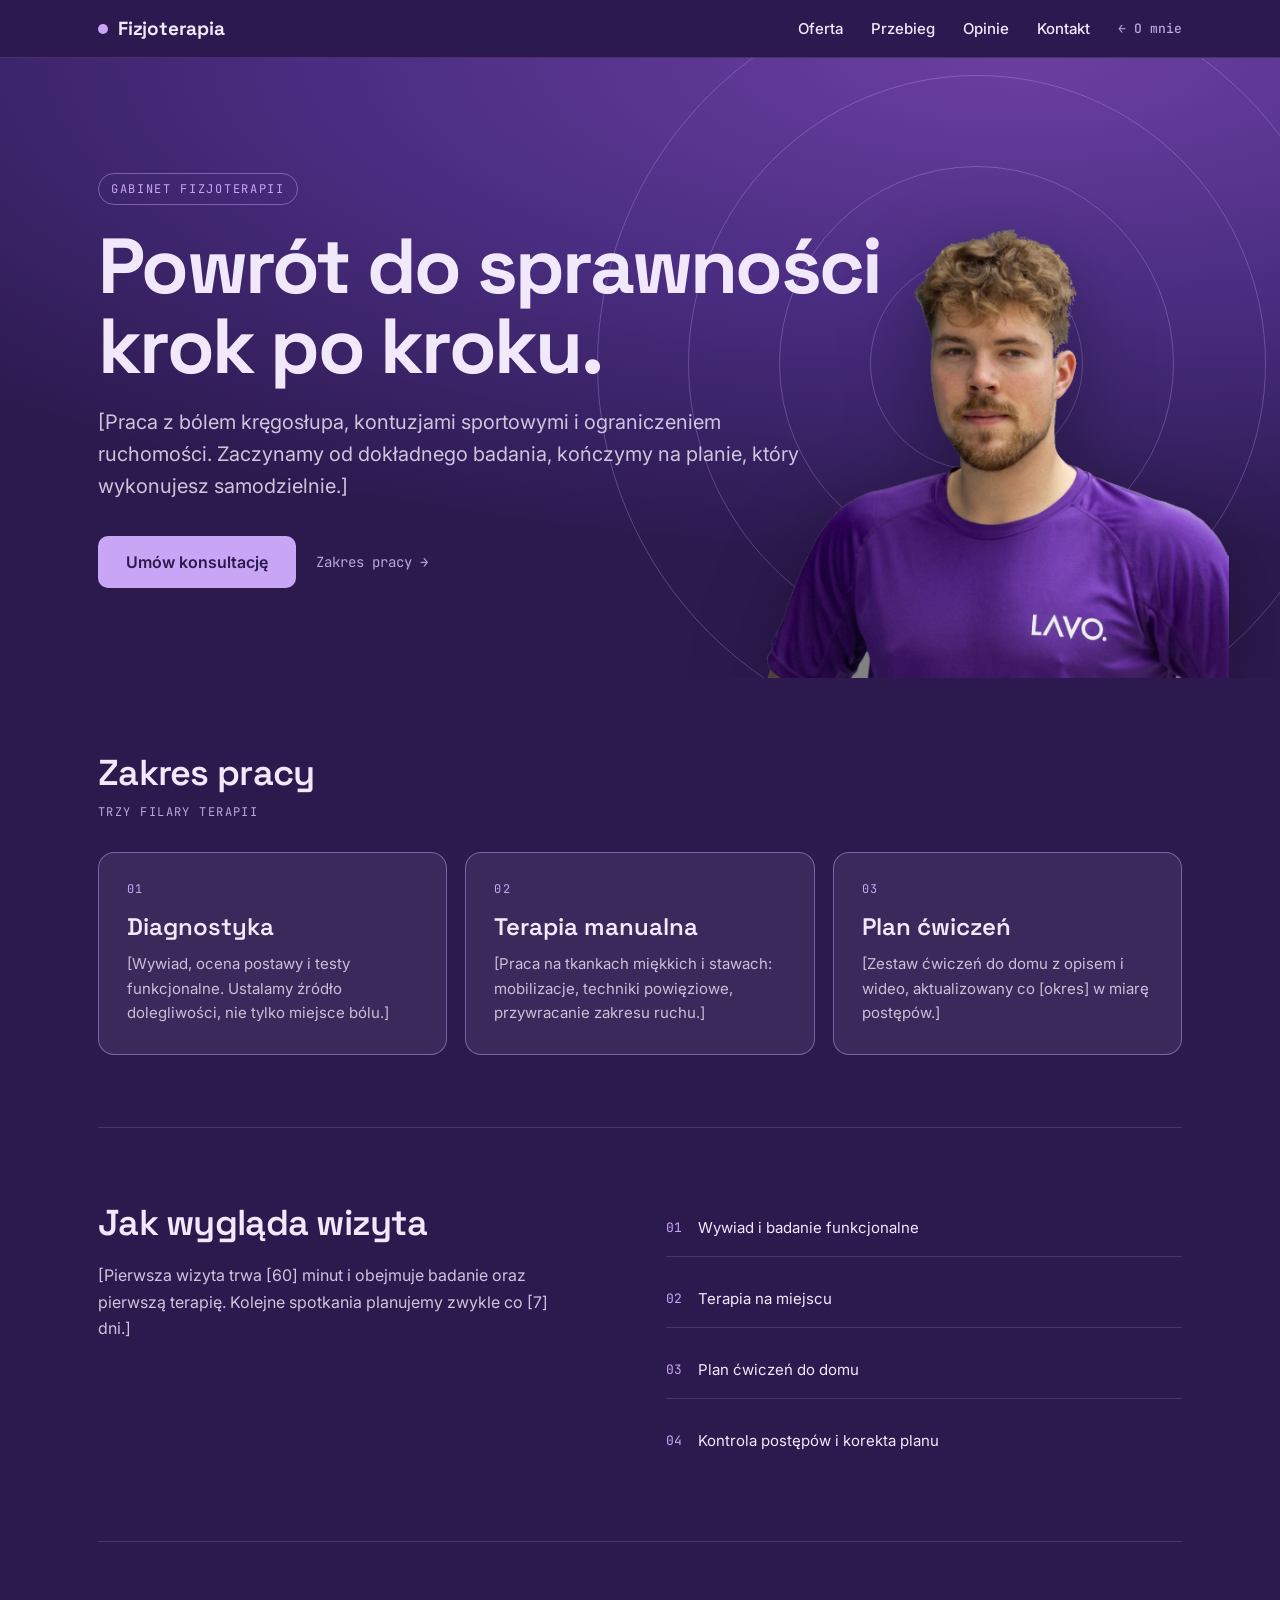
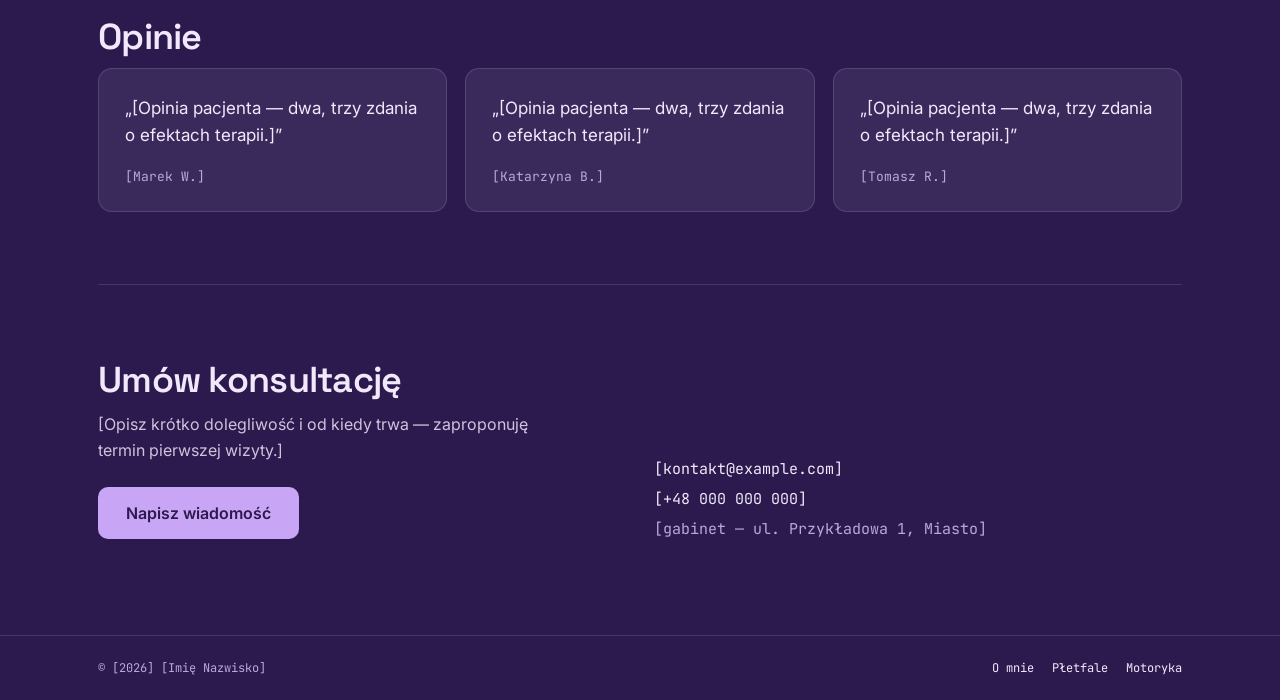
==== fizjoterapia.html @ 7b64f3d4 "Stylizacja navigacji oraz drobne poprawki" ====
<!doctype html>
<html lang="pl">
	<head>
		<meta charset="UTF-8" />
		<meta name="viewport" content="width=device-width, initial-scale=1.0" />
		<title>Fizjoterapia | [Imię Nazwisko]</title>
		<meta
			name="description"
			content="[Krótki opis: gabinet fizjoterapii — diagnostyka, terapia manualna, plan ćwiczeń.]" />

		<link rel="preconnect" href="https://fonts.googleapis.com" />
		<link rel="preconnect" href="https://fonts.gstatic.com" crossorigin />
		<link
			href="https://fonts.googleapis.com/css2?family=Space+Grotesk:wght@500;600;700&family=Inter:wght@400;500;600&family=JetBrains+Mono:wght@400;500&display=swap"
			rel="stylesheet" />

		<link rel="stylesheet" href="scss/fizjoterapia/styles.css" />
	</head>
	<body>
		<header class="site-header">
			<nav class="site-header__inner">
				<a href="index.html" class="site-header__logo"><span class="site-header__dot"></span>Fizjoterapia</a>
				<div class="site-header__nav">
					<a href="#oferta">Oferta</a>
					<a href="#proces">Przebieg</a>
					<a href="#opinie">Opinie</a>
					<a href="#kontakt">Kontakt</a>
					<a href="index.html" class="site-header__back">← O mnie</a>
				</div>
			</nav>
		</header>

		<section class="hero">
			<div class="hero__rings" aria-hidden="true">
				<span class="ring"></span>
				<span class="ring"></span>
				<span class="ring"></span>
				<span class="ring"></span>
				<span class="ring"></span>
			</div>
			<div class="hero__inner">
				<span class="eyebrow">Gabinet fizjoterapii</span>
				<h1 class="hero__title">Powrót do sprawności krok po kroku.</h1>
				<p class="hero__desc">
					[Praca z bólem kręgosłupa, kontuzjami sportowymi i ograniczeniem ruchomości. Zaczynamy od dokładnego badania,
					kończymy na planie, który wykonujesz samodzielnie.]
				</p>
				<div class="btn-group">
					<a href="#kontakt" class="btn btn--solid">Umów konsultację</a>
					<a href="#oferta" class="btn-link">Zakres pracy →</a>
				</div>
			</div>
			<img src="img/fizjoterapia/KamilWojniczPhoto.png" alt="Kamil Wojnicz" class="hero__photo" />
		</section>

		<main class="container">
			<section id="oferta" class="section" style="border-top: none">
				<h2 class="section__title">Zakres pracy</h2>
				<p class="section__eyebrow">Trzy filary terapii</p>
				<div class="card-grid">
					<article class="card">
						<div class="card__index">01</div>
						<h3 class="card__title">Diagnostyka</h3>
						<p class="card__desc">
							[Wywiad, ocena postawy i testy funkcjonalne. Ustalamy źródło dolegliwości, nie tylko miejsce bólu.]
						</p>
					</article>
					<article class="card">
						<div class="card__index">02</div>
						<h3 class="card__title">Terapia manualna</h3>
						<p class="card__desc">
							[Praca na tkankach miękkich i stawach: mobilizacje, techniki powięziowe, przywracanie zakresu ruchu.]
						</p>
					</article>
					<article class="card">
						<div class="card__index">03</div>
						<h3 class="card__title">Plan ćwiczeń</h3>
						<p class="card__desc">
							[Zestaw ćwiczeń do domu z opisem i wideo, aktualizowany co [okres] w miarę postępów.]
						</p>
					</article>
				</div>
			</section>

			<section id="proces" class="section">
				<div
					class="card-grid"
					style="grid-template-columns: repeat(auto-fit, minmax(280px, 1fr)); gap: clamp(24px, 4vw, 56px)">
					<div>
						<h2 class="section__title">Jak wygląda wizyta</h2>
						<p class="contact__desc" style="margin: 16px 0 0">
							[Pierwsza wizyta trwa [60] minut i obejmuje badanie oraz pierwszą terapię. Kolejne spotkania planujemy
							zwykle co [7] dni.]
						</p>
					</div>
					<ol class="process-list">
						<li class="process-list__item">
							<span class="process-list__index">01</span><span>Wywiad i badanie funkcjonalne</span>
						</li>
						<li class="process-list__item">
							<span class="process-list__index">02</span><span>Terapia na miejscu</span>
						</li>
						<li class="process-list__item">
							<span class="process-list__index">03</span><span>Plan ćwiczeń do domu</span>
						</li>
						<li class="process-list__item">
							<span class="process-list__index">04</span><span>Kontrola postępów i korekta planu</span>
						</li>
					</ol>
				</div>
			</section>

			<section id="opinie" class="section">
				<h2 class="section__title">Opinie</h2>
				<div class="testimonial-grid">
					<figure class="testimonial">
						<blockquote class="testimonial__quote">
							„[Opinia pacjenta — dwa, trzy zdania o efektach terapii.]”
						</blockquote>
						<figcaption class="testimonial__cite">[Marek W.]</figcaption>
					</figure>
					<figure class="testimonial">
						<blockquote class="testimonial__quote">
							„[Opinia pacjenta — dwa, trzy zdania o efektach terapii.]”
						</blockquote>
						<figcaption class="testimonial__cite">[Katarzyna B.]</figcaption>
					</figure>
					<figure class="testimonial">
						<blockquote class="testimonial__quote">
							„[Opinia pacjenta — dwa, trzy zdania o efektach terapii.]”
						</blockquote>
						<figcaption class="testimonial__cite">[Tomasz R.]</figcaption>
					</figure>
				</div>
			</section>

			<section id="kontakt" class="contact">
				<div class="contact__grid">
					<div>
						<h2 class="section__title">Umów konsultację</h2>
						<p class="contact__desc">
							[Opisz krótko dolegliwość i od kiedy trwa — zaproponuję termin pierwszej wizyty.]
						</p>
						<a href="mailto:kontakt@example.com" class="btn btn--solid">Napisz wiadomość</a>
					</div>
					<div class="contact__details">
						<a href="mailto:kontakt@example.com">[kontakt@example.com]</a>
						<a href="tel:+48000000000">[+48 000 000 000]</a>
						<span>[gabinet — ul. Przykładowa 1, Miasto]</span>
					</div>
				</div>
			</section>
		</main>

		<footer class="site-footer">
			<div class="site-footer__inner">
				<span>© [2026] [Imię Nazwisko]</span>
				<span class="site-footer__links">
					<a href="index.html">O mnie</a>
					<a href="pletfale.html">Płetfale</a>
					<a href="motoryka.html">Motoryka</a>
				</span>
			</div>
		</footer>

		<script src="js/main.js"></script>
	</body>
</html>
---- scss/fizjoterapia/styles.css ----
* {
  box-sizing: border-box;
}

html {
  scroll-behavior: smooth;
}

body {
  margin: 0;
  background: #2C1A4F;
  color: #F1E9FB;
  font-family: Inter, system-ui, sans-serif;
  -webkit-font-smoothing: antialiased;
}

a {
  color: #F1E9FB;
  text-decoration: none;
}

a:hover {
  color: #C9A6F5;
}

:focus-visible {
  outline: 3px solid #C9A6F5;
  outline-offset: 3px;
  border-radius: 3px;
}

img {
  max-width: 100%;
  display: block;
}

.container {
  max-width: 1180px;
  margin: 0 auto;
  padding: 0 clamp(20px, 5vw, 48px);
}

.eyebrow {
  display: inline-block;
  font-family: "JetBrains Mono", monospace;
  font-size: 12px;
  letter-spacing: 0.14em;
  text-transform: uppercase;
  padding: 7px 12px;
  border: 1px solid rgba(201, 166, 245, 0.45);
  border-radius: 999px;
  color: #C9A6F5;
}

.section {
  padding: clamp(40px, 6vw, 72px) 0;
  border-top: 1px solid rgba(201, 166, 245, 0.18);
}

.section__title {
  font-family: "Space Grotesk", sans-serif;
  font-weight: 600;
  font-size: clamp(24px, 3vw, 36px);
  letter-spacing: -0.02em;
  margin: 0 0 8px;
}

.section__eyebrow {
  font-family: "JetBrains Mono", monospace;
  font-size: 12px;
  letter-spacing: 0.12em;
  text-transform: uppercase;
  color: #BCA6DC;
  margin: 0 0 32px;
}

@keyframes breathe {
  0%, 100% {
    transform: scale(1);
    opacity: 0.3;
  }
  50% {
    transform: scale(1.13);
    opacity: 0.62;
  }
}
@media (prefers-reduced-motion: reduce) {
  .ring {
    animation: none !important;
  }
}
.btn {
  display: inline-block;
  padding: 16px 28px;
  border-radius: 10px;
  font-weight: 600;
  font-size: 16px;
  transition: transform 0.2s ease, box-shadow 0.2s ease;
}

.btn--solid {
  background: #C9A6F5;
  color: #2C1A4F;
}

.btn--solid:hover {
  color: #2C1A4F;
  transform: translateY(-2px);
  box-shadow: 0 14px 32px rgba(201, 166, 245, 0.28);
}

.btn-link {
  font-family: "JetBrains Mono", monospace;
  font-size: 14px;
  color: #BCA6DC;
  padding: 16px 8px;
}

.btn-link:hover {
  color: #C9A6F5;
}

.btn-group {
  display: flex;
  flex-wrap: wrap;
  gap: 12px;
  align-items: center;
}

.site-header {
  position: sticky;
  top: 0;
  z-index: 20;
  background: rgba(44, 26, 79, 0.72);
  backdrop-filter: blur(12px);
  border-bottom: 1px solid rgba(201, 166, 245, 0.18);
}

.site-header__inner {
  max-width: 1180px;
  margin: 0 auto;
  padding: 16px clamp(20px, 5vw, 48px);
  display: flex;
  flex-wrap: wrap;
  align-items: center;
  justify-content: space-between;
  gap: 16px;
}

.site-header__logo {
  font-family: "Space Grotesk", sans-serif;
  font-weight: 700;
  font-size: 19px;
  letter-spacing: -0.01em;
  display: flex;
  align-items: center;
  gap: 10px;
}

.site-header__dot {
  width: 10px;
  height: 10px;
  border-radius: 999px;
  background: #C9A6F5;
  display: inline-block;
}

.site-header__nav {
  display: flex;
  flex-wrap: wrap;
  align-items: center;
  gap: clamp(14px, 2.4vw, 28px);
  font-size: 15px;
  font-weight: 500;
}

.site-header__back {
  font-family: "JetBrains Mono", monospace;
  font-size: 13px;
  color: #BCA6DC;
}

.hero {
  position: relative;
  overflow: hidden;
  background: radial-gradient(110% 80% at 80% 0%, #6B3FA0 0%, #4B2E83 48%, #2C1A4F 100%);
}

.hero__inner {
  position: relative;
  max-width: 1180px;
  margin: 0 auto;
  padding: clamp(56px, 9vw, 124px) clamp(20px, 5vw, 48px) clamp(48px, 7vw, 96px);
}

.hero__title {
  font-family: "Space Grotesk", sans-serif;
  font-weight: 700;
  font-size: clamp(40px, 7vw, 78px);
  line-height: 1.02;
  letter-spacing: -0.035em;
  margin: 22px 0 20px;
  max-width: 17ch;
  text-wrap: balance;
}

.hero__desc {
  font-size: clamp(16px, 1.6vw, 20px);
  line-height: 1.6;
  color: rgba(241, 233, 251, 0.82);
  max-width: 54ch;
  margin: 0 0 34px;
  text-wrap: pretty;
}

.hero__rings {
  position: absolute;
  top: -12%;
  right: -6%;
  width: min(760px, 105vw);
  aspect-ratio: 1;
  pointer-events: none;
}

.ring {
  position: absolute;
  border: 1px solid #C9A6F5;
  border-radius: 50%;
  opacity: 0.3;
  display: block;
  animation: breathe 9s ease-in-out infinite;
}

.ring:nth-child(1) {
  inset: 0%;
}

.ring:nth-child(2) {
  inset: 12%;
  animation-delay: 0.8s;
}

.ring:nth-child(3) {
  inset: 24%;
  animation-delay: 1.6s;
}

.ring:nth-child(4) {
  inset: 36%;
  animation-delay: 2.4s;
}

.ring:nth-child(5) {
  inset: 48%;
  animation-delay: 3.2s;
}

.hero__photo {
  position: absolute;
  right: clamp(8px, 4vw, 56px);
  bottom: 0;
  height: clamp(260px, 38vw, 520px);
  width: auto;
  object-fit: contain;
  object-position: bottom;
  pointer-events: none;
  filter: drop-shadow(0 24px 40px rgba(0, 0, 0, 0.35));
}

@media (max-width: 900px) {
  .hero__photo {
    display: none;
  }
}
.card-grid {
  display: grid;
  grid-template-columns: repeat(auto-fit, minmax(260px, 1fr));
  gap: 18px;
}

.card {
  background: rgba(255, 255, 255, 0.07);
  border: 1px solid rgba(201, 166, 245, 0.45);
  border-radius: 16px;
  padding: 28px;
  transition: transform 0.25s ease, border-color 0.25s ease;
}

.card:hover {
  transform: translateY(-4px);
  border-color: rgba(201, 166, 245, 0.55);
}

.card__index {
  font-family: "JetBrains Mono", monospace;
  font-size: 12px;
  letter-spacing: 0.12em;
  text-transform: uppercase;
  color: #C9A6F5;
}

.card__title {
  font-family: "Space Grotesk", sans-serif;
  font-weight: 600;
  font-size: 24px;
  margin: 14px 0 10px;
}

.card__desc {
  margin: 0;
  font-size: 15px;
  line-height: 1.65;
  color: rgba(241, 233, 251, 0.78);
}

.process-list {
  margin: 0;
  padding: 0;
  list-style: none;
  display: grid;
  gap: 14px;
}

.process-list__item {
  display: flex;
  gap: 16px;
  padding: 16px 0;
  border-bottom: 1px solid rgba(201, 166, 245, 0.18);
  font-size: 15px;
  line-height: 1.6;
}

.process-list__item:last-child {
  border-bottom: none;
}

.process-list__index {
  font-family: "JetBrains Mono", monospace;
  color: #C9A6F5;
  font-size: 13px;
  padding-top: 2px;
}

.testimonial-grid {
  display: grid;
  grid-template-columns: repeat(auto-fit, minmax(260px, 1fr));
  gap: 18px;
}

.testimonial {
  margin: 0;
  background: rgba(255, 255, 255, 0.07);
  border: 1px solid rgba(201, 166, 245, 0.2);
  border-radius: 14px;
  padding: 26px;
}

.testimonial__quote {
  margin: 0;
  font-size: 17px;
  line-height: 1.6;
  text-wrap: pretty;
}

.testimonial__cite {
  font-family: "JetBrains Mono", monospace;
  font-size: 13px;
  color: #BCA6DC;
  margin-top: 18px;
}

.contact {
  padding: clamp(40px, 6vw, 72px) 0 clamp(56px, 8vw, 96px);
  border-top: 1px solid rgba(201, 166, 245, 0.18);
}

.contact__grid {
  display: grid;
  grid-template-columns: repeat(auto-fit, minmax(260px, 1fr));
  gap: 28px;
  align-items: end;
}

.contact__desc {
  margin: 0 0 24px;
  font-size: 16px;
  line-height: 1.65;
  color: rgba(241, 233, 251, 0.82);
  max-width: 46ch;
}

.contact__details {
  display: flex;
  flex-direction: column;
  gap: 10px;
  font-family: "JetBrains Mono", monospace;
  font-size: 15px;
}

.contact__details span {
  color: #BCA6DC;
}

.site-footer {
  border-top: 1px solid rgba(201, 166, 245, 0.18);
}

.site-footer__inner {
  max-width: 1180px;
  margin: 0 auto;
  padding: 24px clamp(20px, 5vw, 48px);
  display: flex;
  flex-wrap: wrap;
  gap: 14px;
  justify-content: space-between;
  font-family: "JetBrains Mono", monospace;
  font-size: 12px;
  color: #BCA6DC;
}

.site-footer__links {
  display: flex;
  gap: 18px;
}
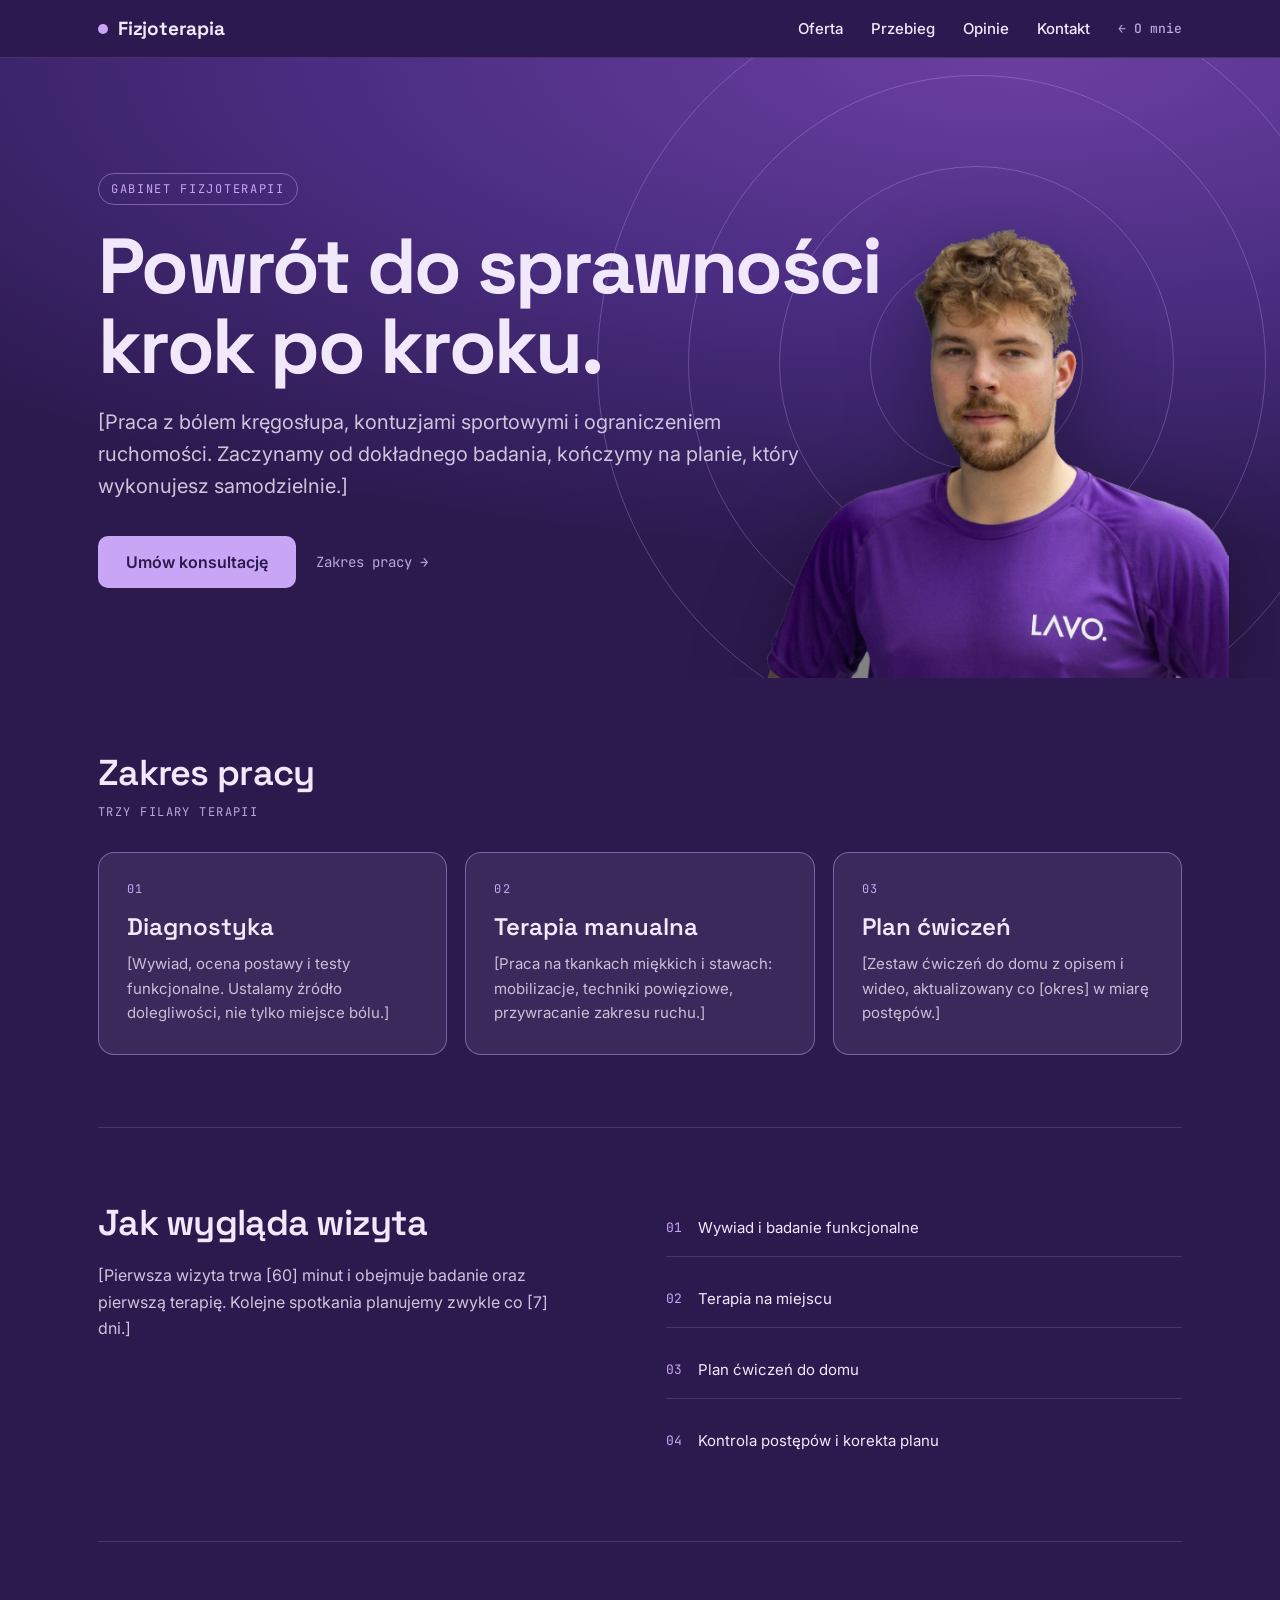
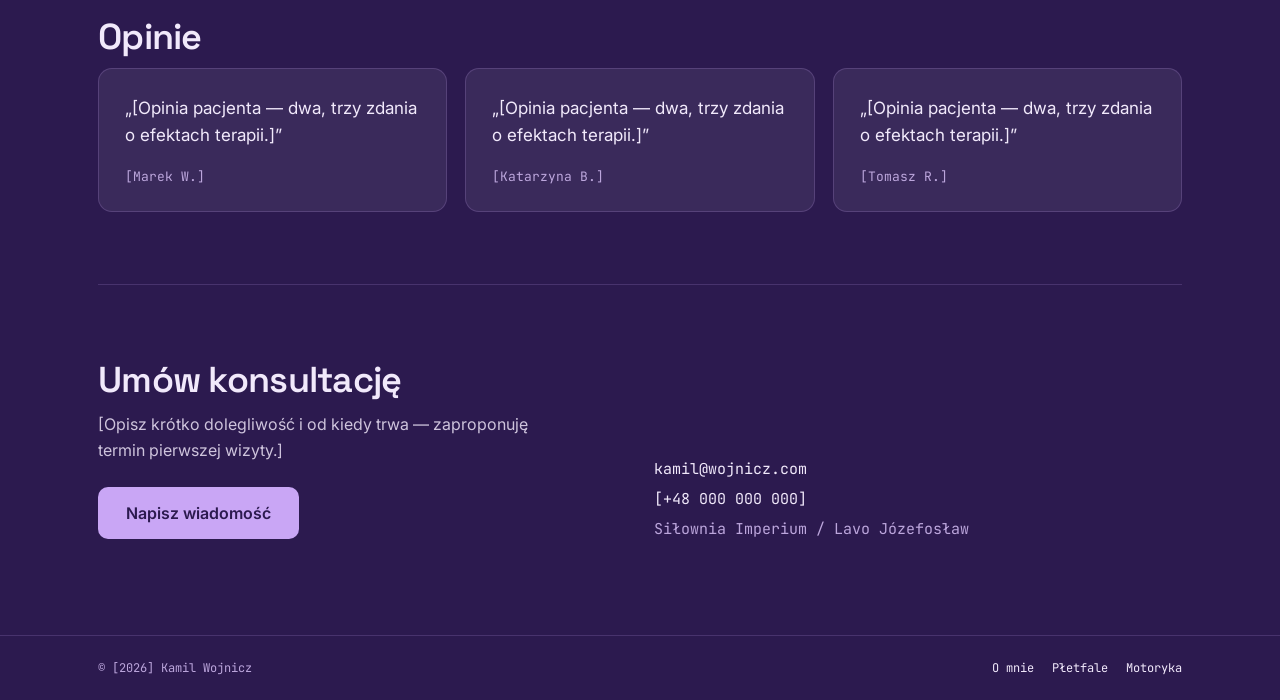
==== commit 318a1be4: "Minor changes such as email changing" ====
--- a/fizjoterapia.html
+++ b/fizjoterapia.html
@@ -144,9 +144,9 @@
 						<a href="mailto:kontakt@example.com" class="btn btn--solid">Napisz wiadomość</a>
 					</div>
 					<div class="contact__details">
-						<a href="mailto:kontakt@example.com">[kontakt@example.com]</a>
+						<a href="mailto:kontakt@example.com">kamil@wojnicz.com</a>
 						<a href="tel:+48000000000">[+48 000 000 000]</a>
-						<span>[gabinet — ul. Przykładowa 1, Miasto]</span>
+						<span> Siłownia Imperium / Lavo Józefosław</span>
 					</div>
 				</div>
 			</section>
@@ -154,7 +154,7 @@
 
 		<footer class="site-footer">
 			<div class="site-footer__inner">
-				<span>© [2026] [Imię Nazwisko]</span>
+				<span>© [2026] Kamil Wojnicz</span>
 				<span class="site-footer__links">
 					<a href="index.html">O mnie</a>
 					<a href="pletfale.html">Płetfale</a>
